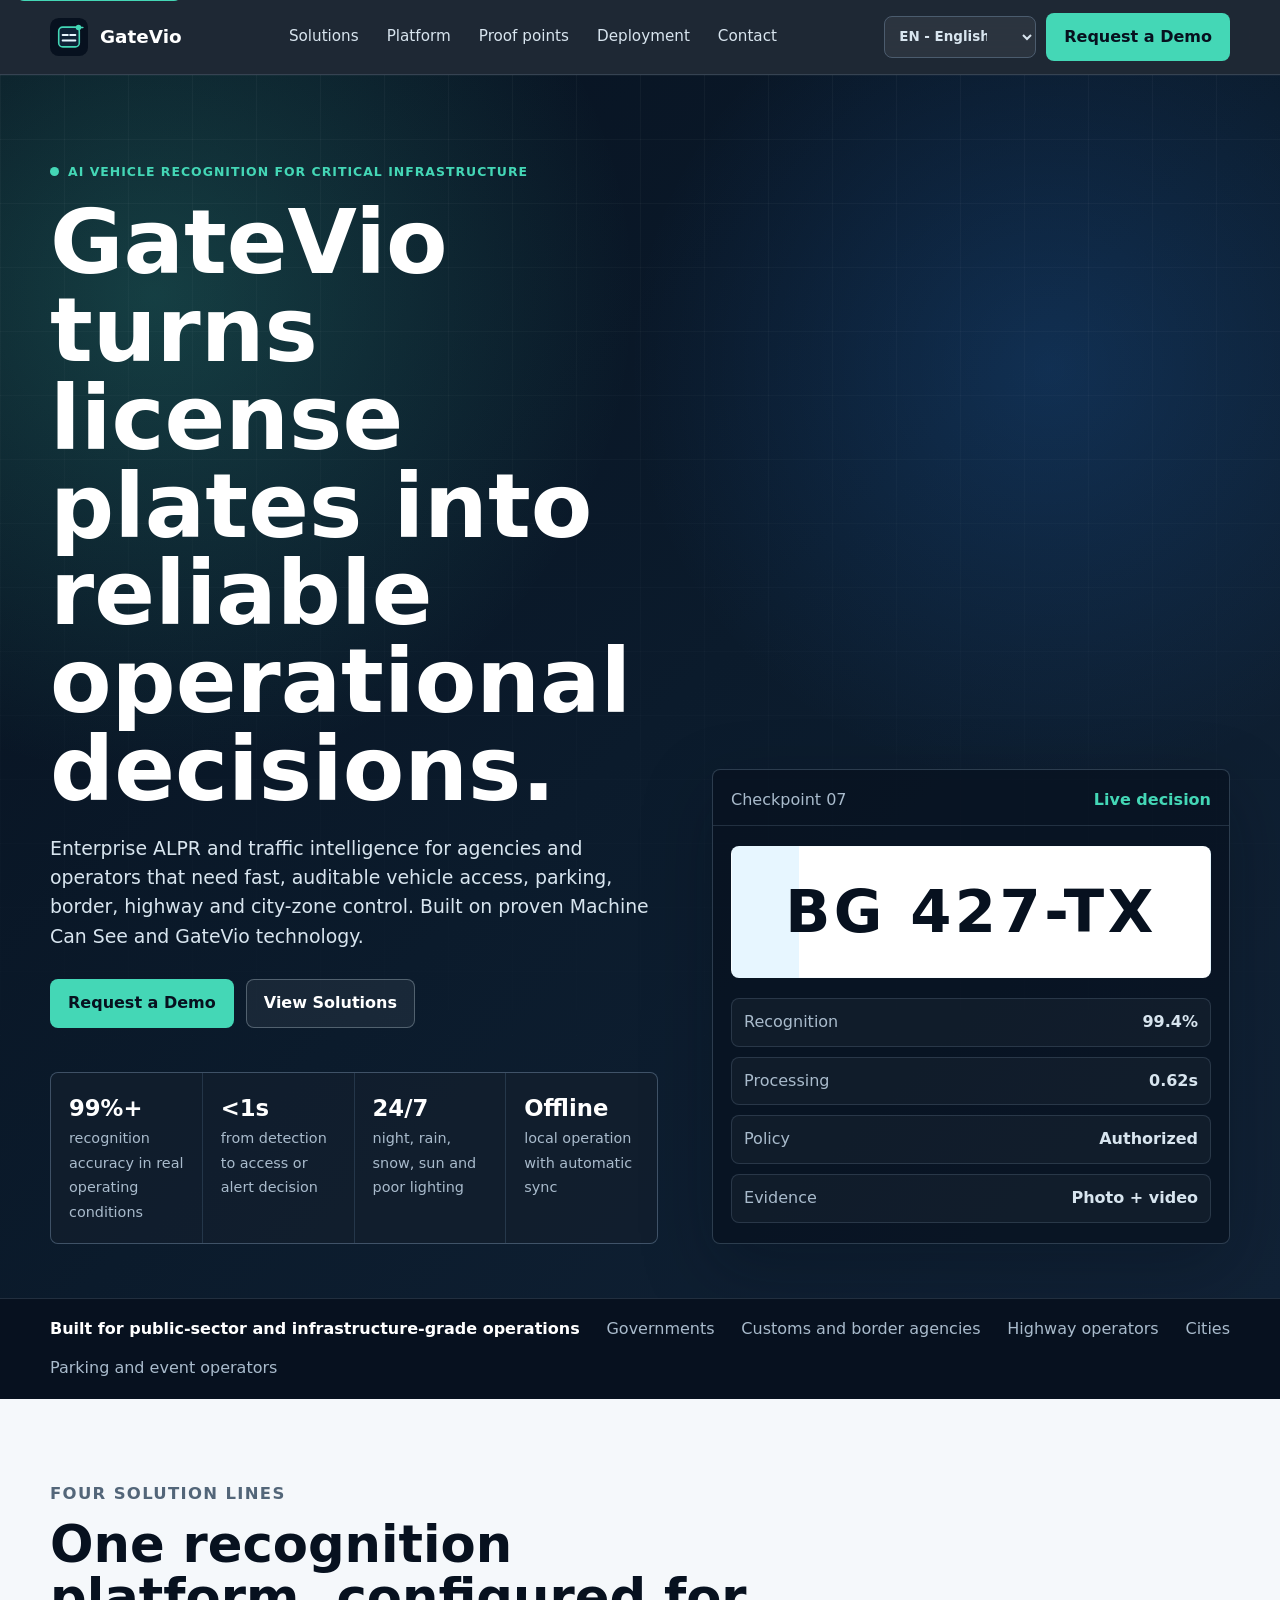
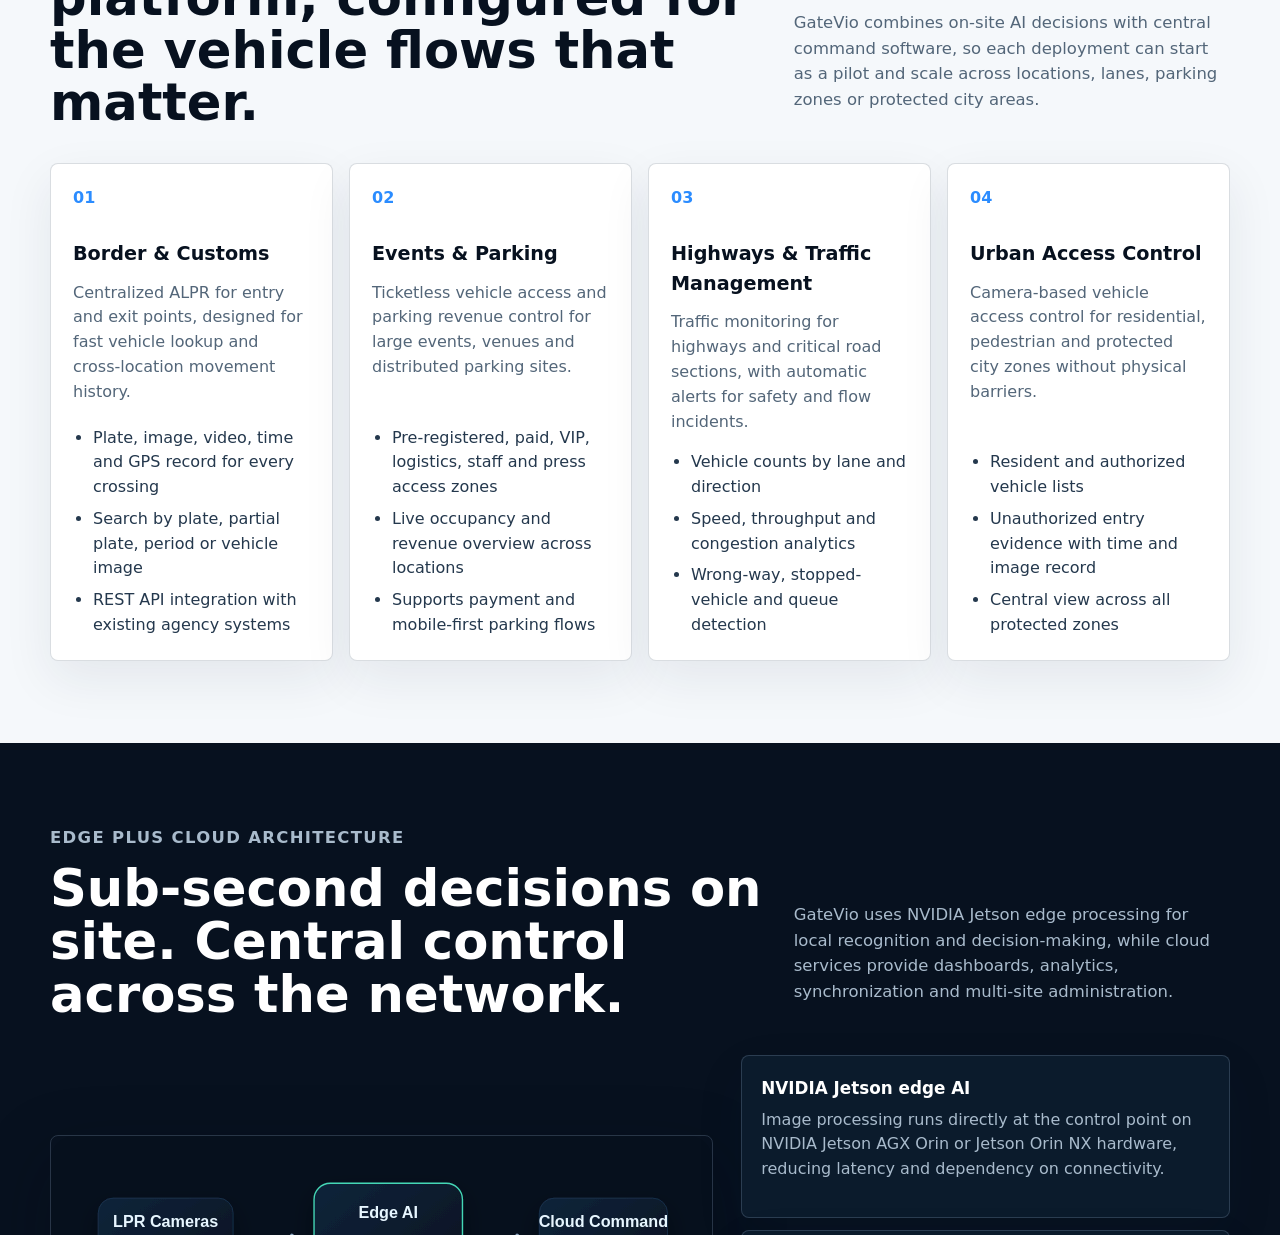
==== index.html @ f9f2386b "Initial GateVio multilingual static site" ====
<!doctype html>
<html lang="en">
  <head>
    <meta charset="utf-8">
    <meta name="viewport" content="width=device-width, initial-scale=1">
    <title>GateVio - AI vehicle access and traffic intelligence</title>
    <meta name="description" content="GateVio provides AI vehicle recognition and access intelligence for borders, events, highways and urban zones.">
    <meta http-equiv="refresh" content="0; url=./en/">
    <link rel="canonical" href="https://gatevio.com/en/">
    <link rel="alternate" hreflang="en" href="https://gatevio.com/en/">
    <link rel="alternate" hreflang="sr" href="https://gatevio.com/sr/">
    <link rel="alternate" hreflang="de" href="https://gatevio.com/de/">
    <link rel="alternate" hreflang="fr" href="https://gatevio.com/fr/">
    <link rel="alternate" hreflang="es" href="https://gatevio.com/es/">
    <link rel="alternate" hreflang="ar" href="https://gatevio.com/ar/">
    <link rel="alternate" hreflang="ru" href="https://gatevio.com/ru/">
    <link rel="alternate" hreflang="zh-Hans" href="https://gatevio.com/zh/">
    <link rel="alternate" hreflang="x-default" href="https://gatevio.com/en/">
    <link rel="icon" type="image/svg+xml" href="./assets/favicon.svg">
  </head>
  <body><main><p><a href="./en/">Continue to GateVio in English</a></p></main></body>
</html>
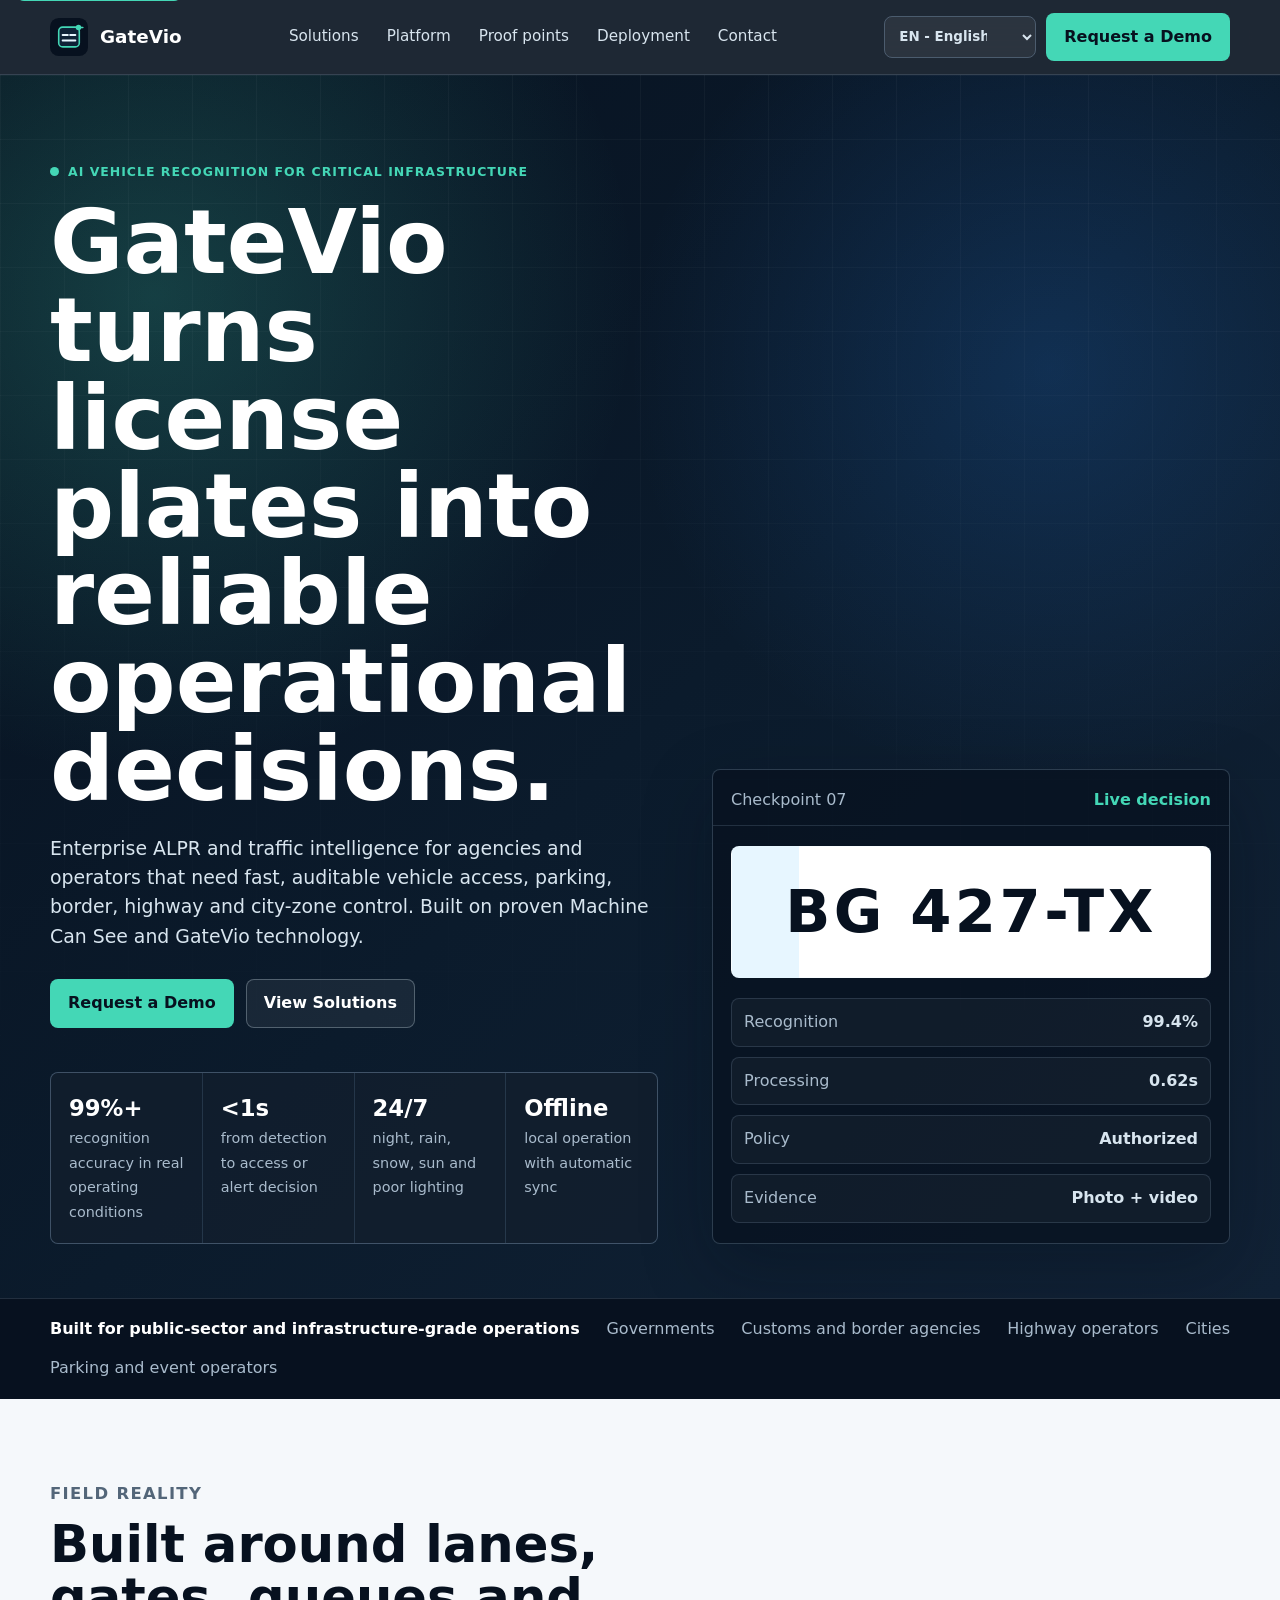
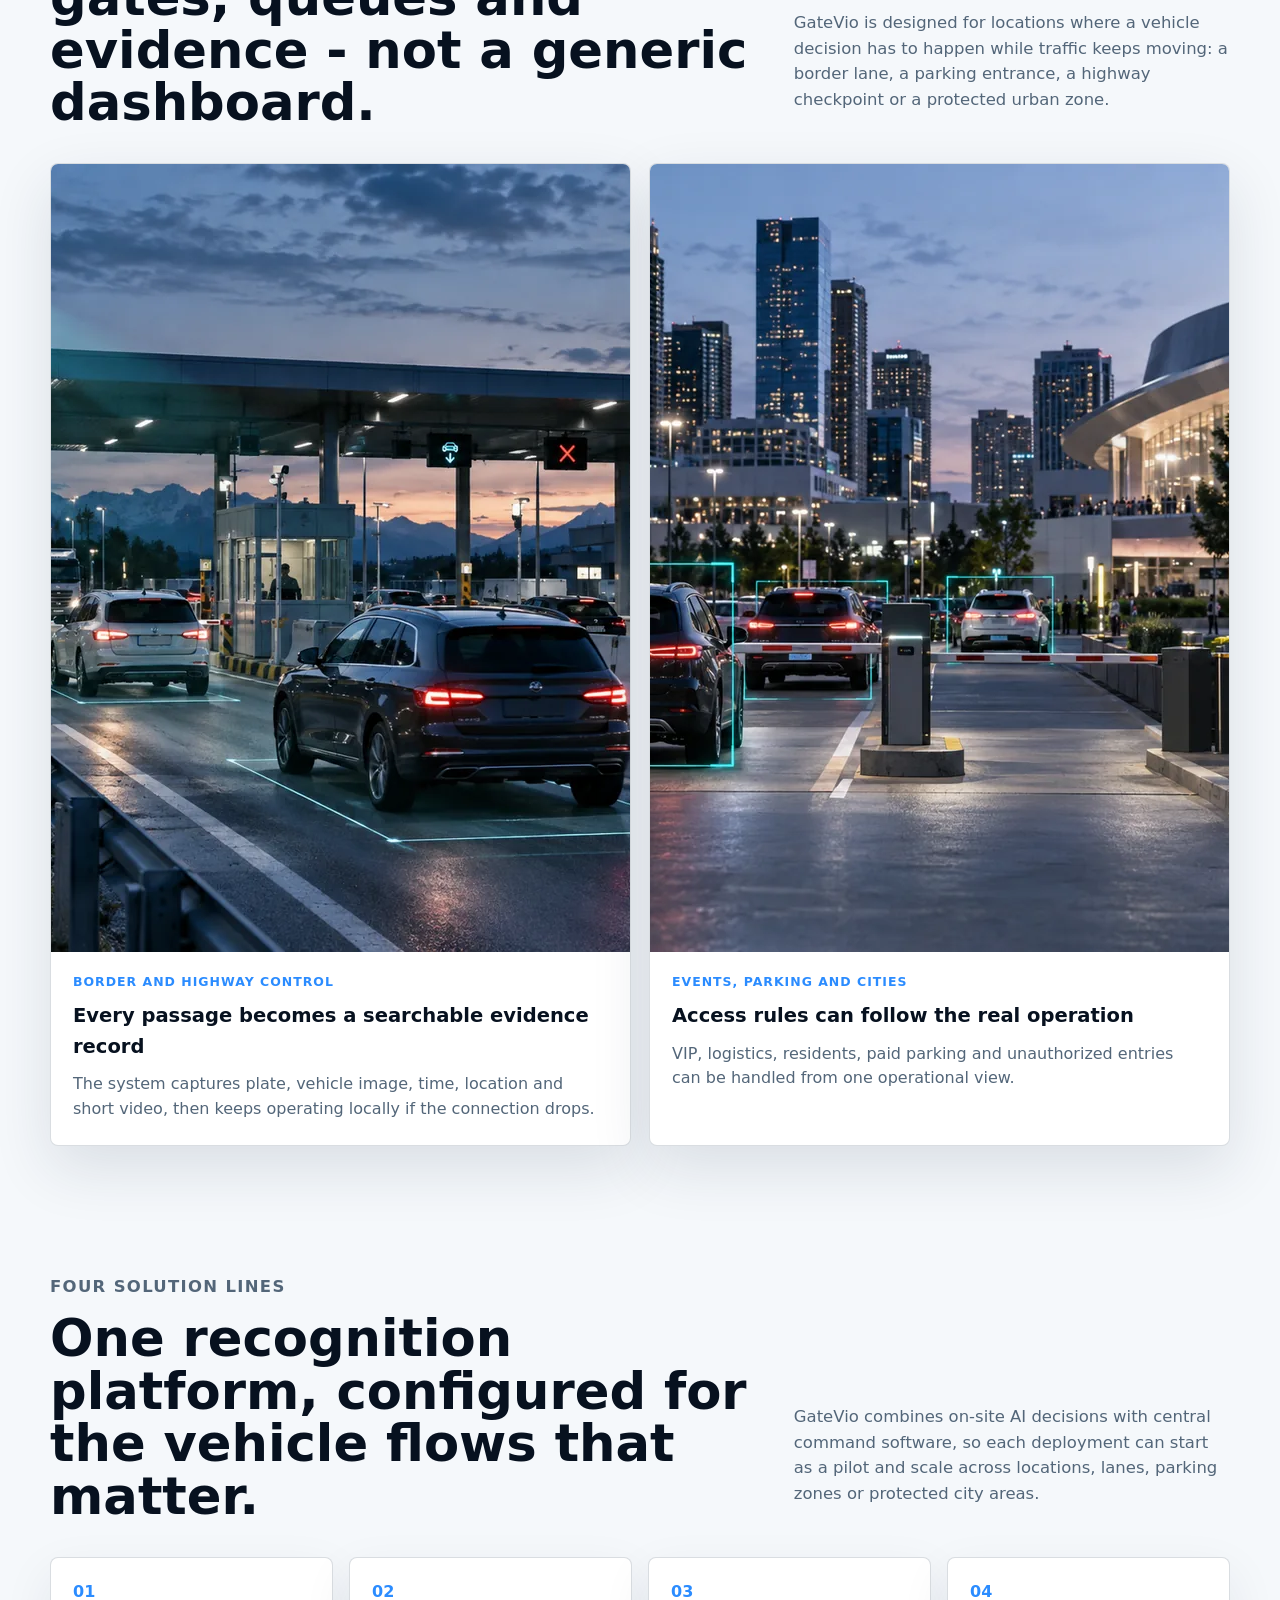
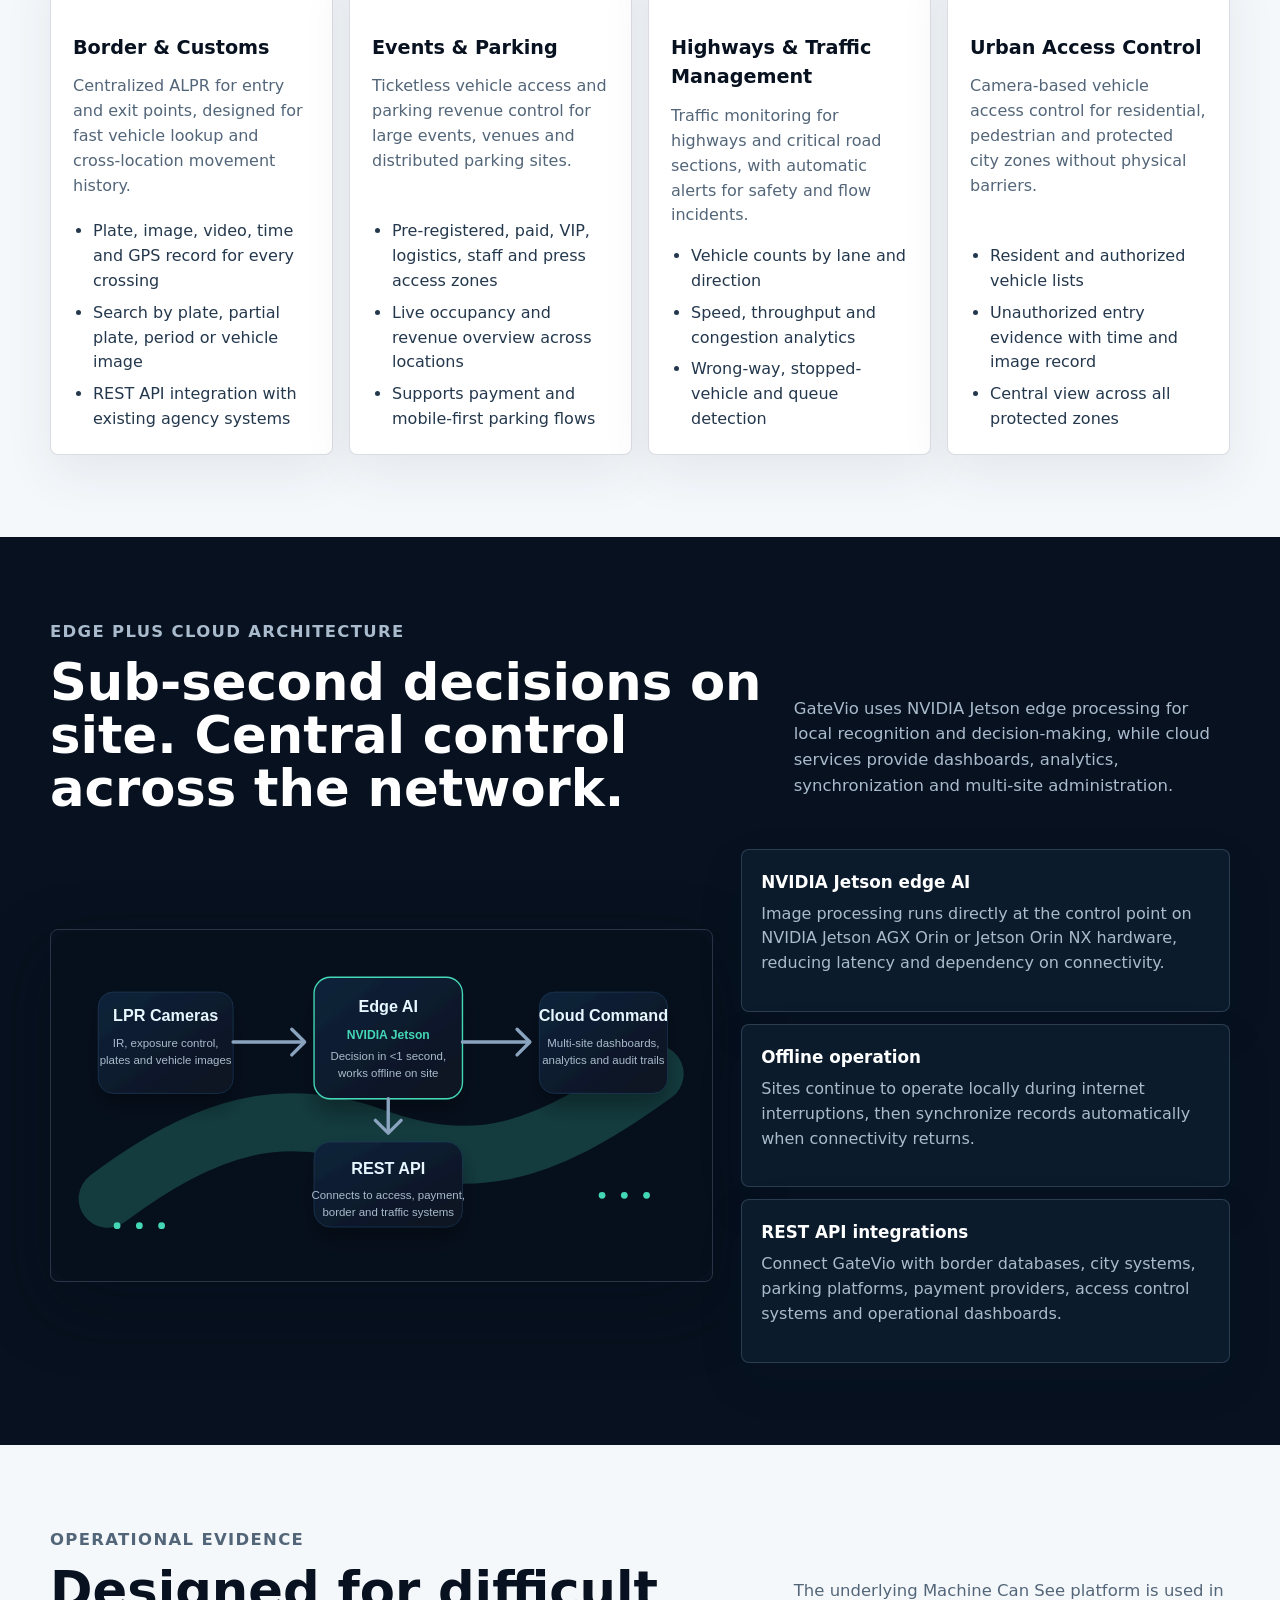
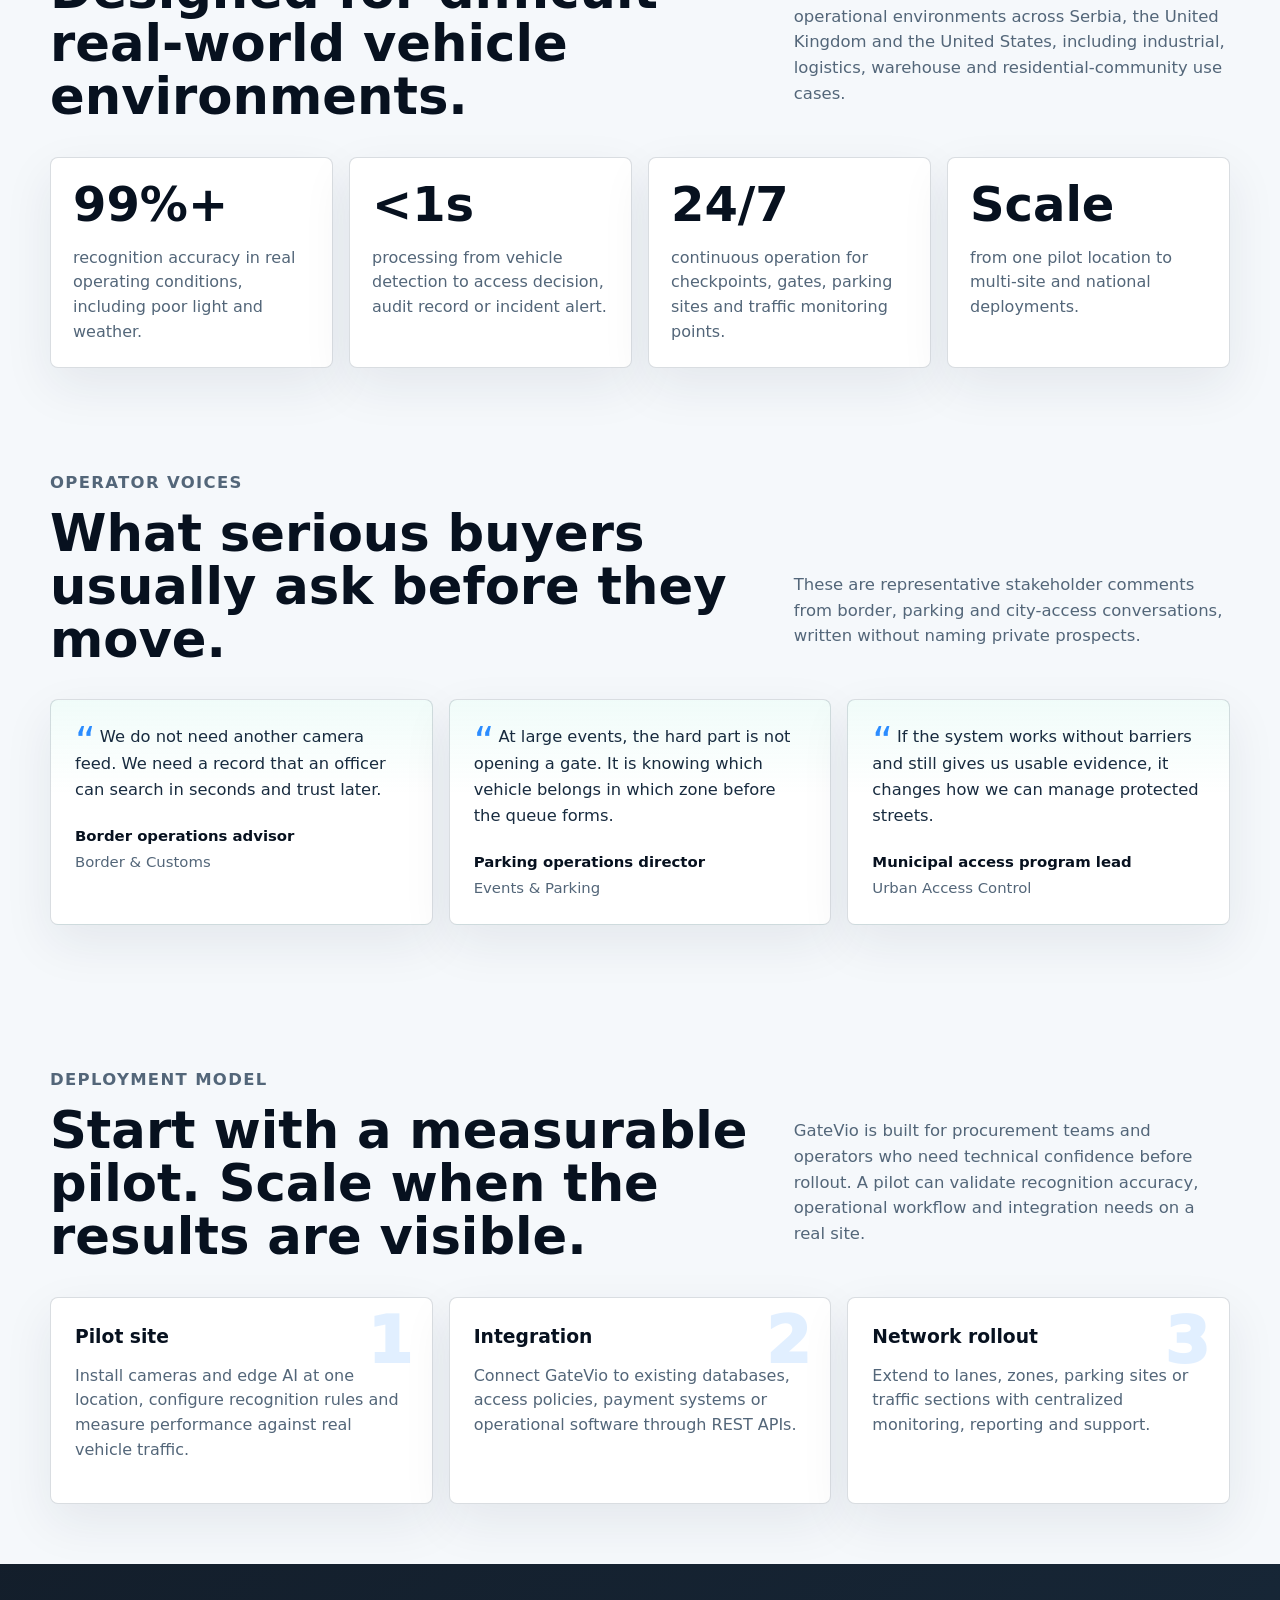
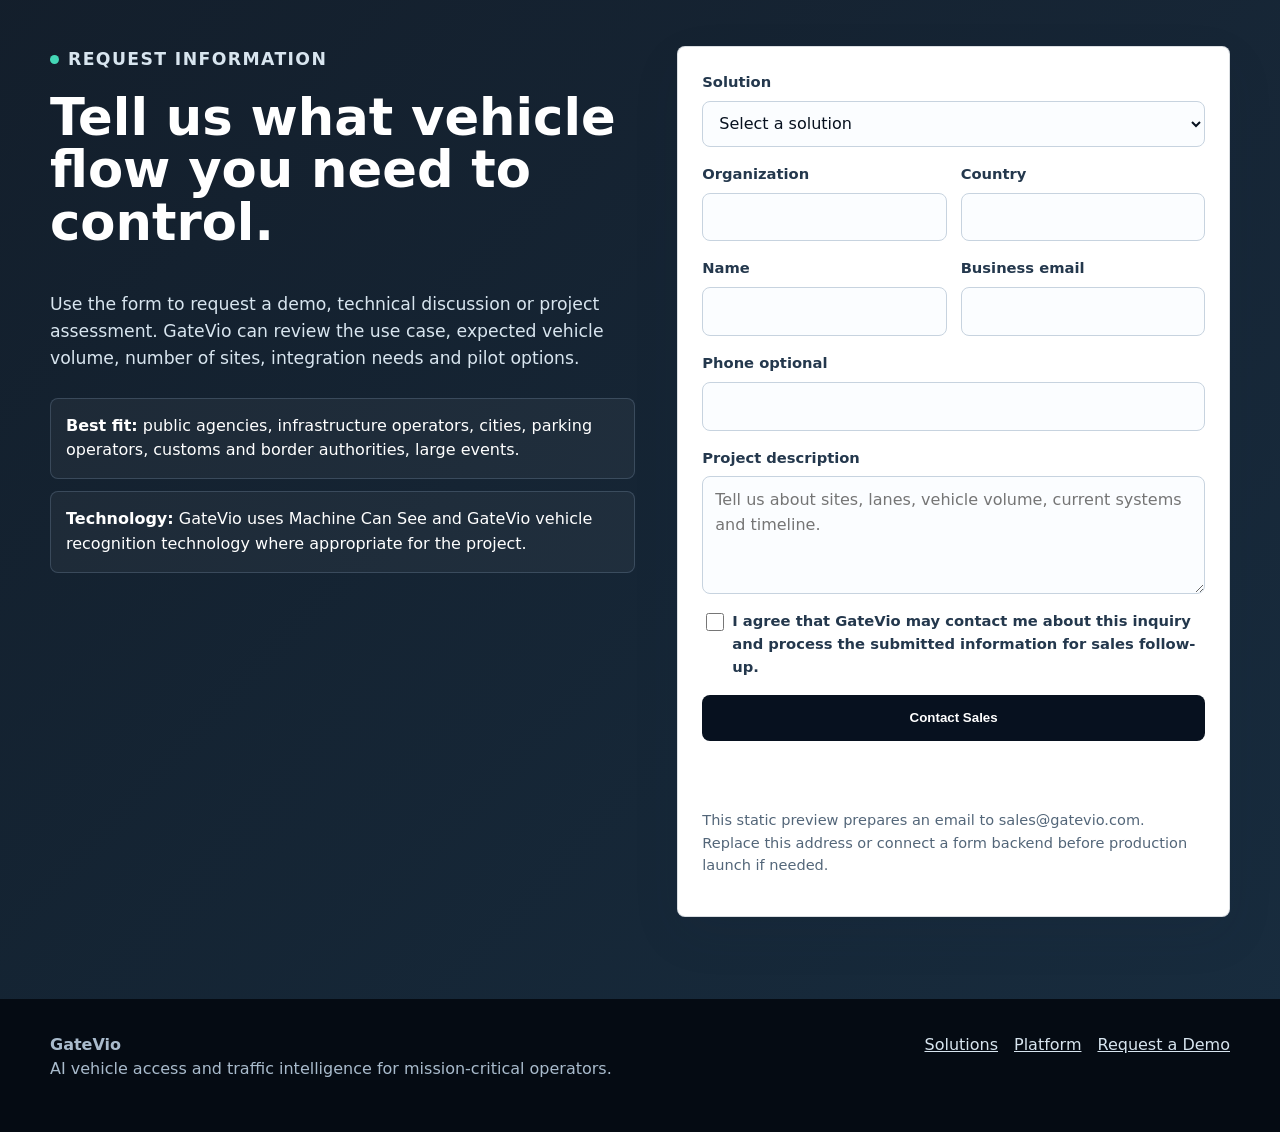
==== commit 981a008e: "Add multilingual visuals, language detection and animated design proposals" ====
--- a/index.html
+++ b/index.html
@@ -5,8 +5,7 @@
     <meta name="viewport" content="width=device-width, initial-scale=1">
     <title>GateVio - AI vehicle access and traffic intelligence</title>
     <meta name="description" content="GateVio provides AI vehicle recognition and access intelligence for borders, events, highways and urban zones.">
-    <meta http-equiv="refresh" content="0; url=./en/">
-    <link rel="canonical" href="https://gatevio.com/en/">
+    <link rel="canonical" href="https://gatevio.com/">
     <link rel="alternate" hreflang="en" href="https://gatevio.com/en/">
     <link rel="alternate" hreflang="sr" href="https://gatevio.com/sr/">
     <link rel="alternate" hreflang="de" href="https://gatevio.com/de/">
@@ -17,6 +16,88 @@
     <link rel="alternate" hreflang="zh-Hans" href="https://gatevio.com/zh/">
     <link rel="alternate" hreflang="x-default" href="https://gatevio.com/en/">
     <link rel="icon" type="image/svg+xml" href="./assets/favicon.svg">
+    <script>
+      (function () {
+        var supported = ["en", "sr", "de", "fr", "es", "ar", "ru", "zh"];
+        var storageKey = "gatevio-language";
+        var languageMap = {
+          en: "en", sr: "sr", bs: "sr", hr: "sr", cnr: "sr", sh: "sr",
+          de: "de", fr: "fr", es: "es", ar: "ar", ru: "ru", zh: "zh"
+        };
+        var timeZoneRules = [
+          [/^Europe\/(Belgrade|Sarajevo|Podgorica|Skopje|Zagreb)$/i, "sr"],
+          [/^Europe\/(Berlin|Vienna|Zurich|Vaduz|Luxembourg)$/i, "de"],
+          [/^Europe\/(Paris|Brussels|Monaco)$/i, "fr"],
+          [/^Europe\/(Madrid|Andorra|Gibraltar)$/i, "es"],
+          [/^Europe\/(Moscow|Kaliningrad|Samara|Volgograd)$/i, "ru"],
+          [/^(Asia\/(Shanghai|Hong_Kong|Macau|Taipei|Chongqing|Urumqi)|PRC|ROC)$/i, "zh"],
+          [/^Asia\/(Riyadh|Dubai|Qatar|Bahrain|Kuwait|Muscat|Amman|Beirut|Damascus|Baghdad)$/i, "ar"],
+          [/^(Europe\/London|America\/(New_York|Chicago|Denver|Los_Angeles|Toronto|Vancouver)|Australia\/)/i, "en"]
+        ];
+
+        function normalize(value) {
+          var code = String(value || "").trim().toLowerCase().replace("_", "-");
+          if (!code) return "";
+          if (code.indexOf("zh") === 0) return "zh";
+          if (languageMap[code]) return languageMap[code];
+          var base = code.split("-")[0];
+          return languageMap[base] || (supported.indexOf(base) > -1 ? base : "");
+        }
+
+        function fromBrowser() {
+          var list = navigator.languages && navigator.languages.length ? navigator.languages : [navigator.language || navigator.userLanguage];
+          for (var i = 0; i < list.length; i += 1) {
+            var match = normalize(list[i]);
+            if (match) return match;
+          }
+          return "";
+        }
+
+        function fromTimeZone() {
+          var zone = "";
+          try {
+            zone = Intl.DateTimeFormat().resolvedOptions().timeZone || "";
+          } catch (error) {}
+          for (var i = 0; i < timeZoneRules.length; i += 1) {
+            if (timeZoneRules[i][0].test(zone)) return timeZoneRules[i][1];
+          }
+          return "";
+        }
+
+        function savedLanguage() {
+          try {
+            return normalize(window.localStorage.getItem(storageKey));
+          } catch (error) {
+            return "";
+          }
+        }
+
+        var params = new URLSearchParams(window.location.search);
+        var requested = normalize(params.get("lang"));
+        var target = requested || savedLanguage() || fromBrowser() || fromTimeZone() || "en";
+
+        try {
+          window.localStorage.setItem(storageKey, target);
+        } catch (error) {}
+
+        window.location.replace("./" + target + "/" + (window.location.hash || ""));
+      }());
+    </script>
   </head>
-  <body><main><p><a href="./en/">Continue to GateVio in English</a></p></main></body>
+  <body>
+    <main>
+      <h1>GateVio</h1>
+      <p>Select language:</p>
+      <ul>
+        <li><a href="./en/">English</a></li>
+        <li><a href="./sr/">Srpski</a></li>
+        <li><a href="./de/">Deutsch</a></li>
+        <li><a href="./fr/">Français</a></li>
+        <li><a href="./es/">Español</a></li>
+        <li><a href="./ar/">العربية</a></li>
+        <li><a href="./ru/">Русский</a></li>
+        <li><a href="./zh/">中文</a></li>
+      </ul>
+    </main>
+  </body>
 </html>
